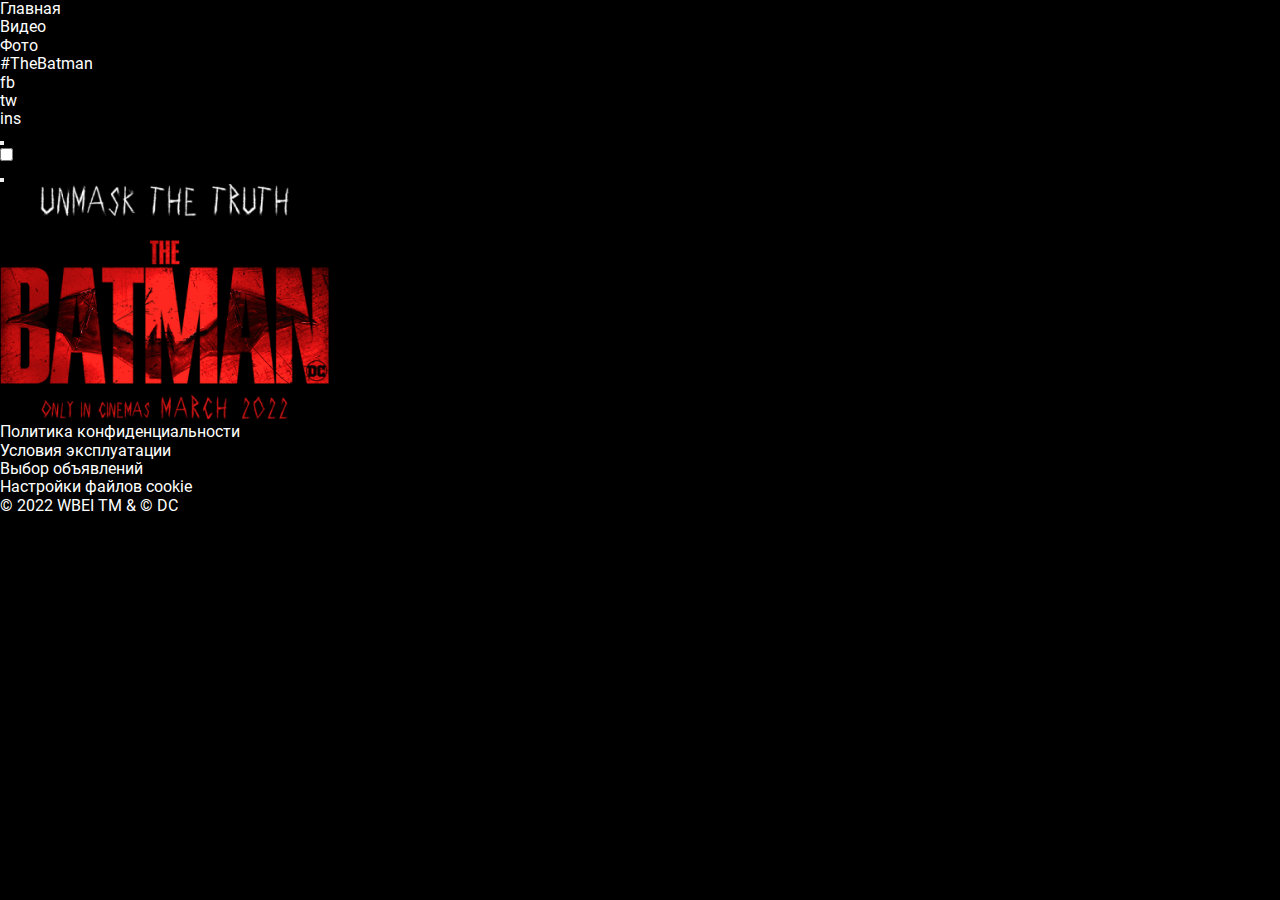
==== index.html @ ce6919da "first" ====
<!DOCTYPE html>
<html lang="ru">
<head>
  <meta charset="UTF-8">
  <meta http-equiv="X-UA-Compatible" content="IE=edge">
  <meta name="viewport" content="width=device-width, initial-scale=1.0">
  <title>Batman</title>

  <link rel="stylesheet" href="css/normalize.css">
  <link rel="stylesheet" href="css/style.css">
</head>
<body>
  <header class="header">
    <nav class="header__navigation navigation">
      <ul class="navigation__list">
        <li class="navigation__item">
          <a class="navigation__link">Главная</a>
        </li>
        <li class="navigation__item">
          <a href="video.html" class="navigation__link">Видео</a>
        </li>
        <li class="navigation__item">
          <a href="photo.html" class="navigation__link">Фото</a>
        </li>
      </ul>

      <p class="header__hashtag">#TheBatman</p>

      <ul class="header__social">
        <li class="social__item">
          <a href="" class="social__link">fb</a>
        </li>
        <li class="social__item">
          <a href="" class="social__link">tw</a>
        </li>
        <li class="social__item"
        ><a href="" class="social__link">ins</a>
      </li>
      </ul>

      <button class="navigation__close">
        
      </button>
    </nav>

    <div class="mute">
      <input class="mute__checkbox" type="checkbox" name="" id="mute">
      <label for="mute" class="mute__label"></label>
    </div>

    <button class="header__burger burger">

    </button>
  </header>

  <main class="main">
    <img src="img/logo.png" alt="Логотип к фильму Бэтмен" class="logo" width="329" height="235">
  </main>

  <footer class="footer">
    <ul class="footer__links">
      <li><a href="#" class="footer__link">Политика конфиденциальности</a></li>
      <li><a href="#" class="footer__link">Условия эксплуатации</a></li>
      <li><a href="#" class="footer__link">Выбор объявлений</a></li>
      <li><a href="#" class="footer__link">Настройки файлов cookie</a></li>
    </ul>

    <p class="footer__copyright">© 2022 WBEI TM & © DC</p>
  </footer>
</body>
</html>
---- css/style.css ----
@font-face {
  font-family: Roboto;
  font-weight: 400;
  font-display: swap;
  src: local('Roboto'),
    url('../fonts/roboto-v29-latin_cyrillic-regular.woff2') format('woff2'),
    url('../fonts/roboto-v29-latin_cyrillic-regular.woff') format('woff');
}

@font-face {
  font-family: Roboto;
  font-weight: 500;
  font-display: swap;
  src: local('Roboto'),
    url('../fonts/roboto-v29-latin_cyrillic-500.woff2') format('woff2'),
    url('../fonts/roboto-v29-latin_cyrillic-500.woff') format('woff');
}

html {
  box-sizing: border-box;
}

*, *::before, *::after {
  box-sizing: inherit;
}

body {
  height: 100vh;
  min-width: 320px;
  font-family: Roboto, sans-serif;
  background-color: #000;
  color: #fff;
}

img {
  max-width: 100%;
  height: auto;
}

button {
  padding: 0;
  cursor: pointer;
}

a {
  color: inherit;
  text-decoration: none;
}

ul {
  list-style: none;
  margin: 0;
  padding: 0;
}

h1, h2, h3, p {
  margin: 0;
}
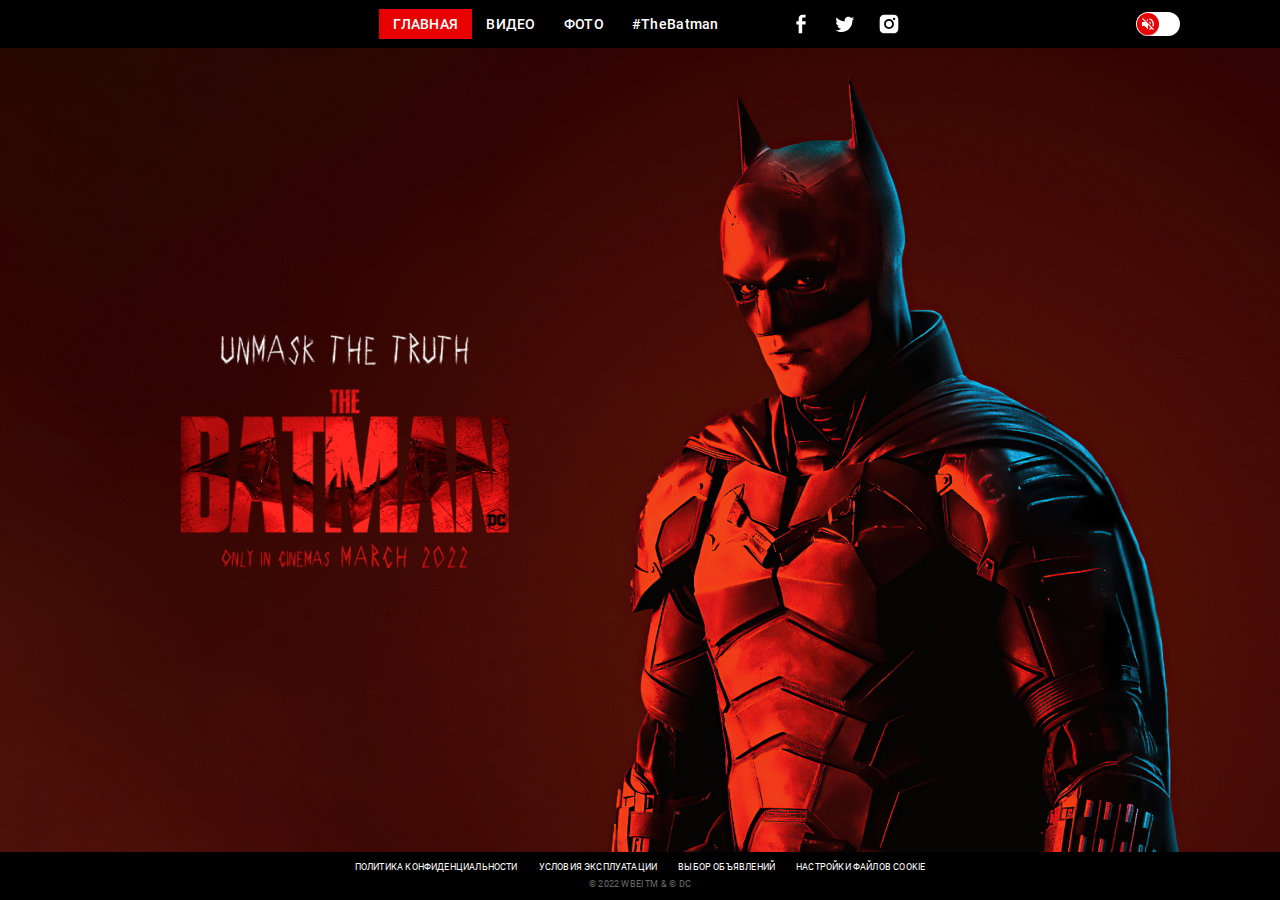
==== commit 09446b50: "adaptive" ====
--- a/index.html
+++ b/index.html
@@ -6,15 +6,26 @@
   <meta name="viewport" content="width=device-width, initial-scale=1.0">
   <title>Batman</title>
 
+  <link rel="preload" href="fonts/roboto-v29-latin_cyrillic-regular.woff2" as="font" type="font/woff2" crossorigin>
+  <link rel="preload" href="fonts/roboto-v29-latin_cyrillic-500.woff2" as="font" type="font/woff2" crossorigin>
+
   <link rel="stylesheet" href="css/normalize.css">
   <link rel="stylesheet" href="css/style.css">
 </head>
 <body>
-  <header class="header">
+  <header class="header">    
+    <button class="header__burger burger">
+
+    </button>
+
     <nav class="header__navigation navigation">
+      <button class="navigation__close">
+        
+      </button>
+
       <ul class="navigation__list">
         <li class="navigation__item">
-          <a class="navigation__link">Главная</a>
+          <a class="navigation__link navigation__link_active">Главная</a>
         </li>
         <li class="navigation__item">
           <a href="video.html" class="navigation__link">Видео</a>
@@ -26,34 +37,26 @@
 
       <p class="header__hashtag">#TheBatman</p>
 
-      <ul class="header__social">
+      <ul class="social">
         <li class="social__item">
-          <a href="" class="social__link">fb</a>
+          <a href="" class="social__link social__link_facebook"></a>
         </li>
         <li class="social__item">
-          <a href="" class="social__link">tw</a>
+          <a href="" class="social__link social__link_twitter"></a>
         </li>
         <li class="social__item"
-        ><a href="" class="social__link">ins</a>
+        ><a href="" class="social__link social__link_instagram"></a>
       </li>
       </ul>
-
-      <button class="navigation__close">
-        
-      </button>
     </nav>
 
     <div class="mute">
       <input class="mute__checkbox" type="checkbox" name="" id="mute">
       <label for="mute" class="mute__label"></label>
     </div>
-
-    <button class="header__burger burger">
-
-    </button>
   </header>
 
-  <main class="main">
+  <main class="main main_index">
     <img src="img/logo.png" alt="Логотип к фильму Бэтмен" class="logo" width="329" height="235">
   </main>
 
--- a/css/style.css
+++ b/css/style.css
@@ -30,6 +30,9 @@
   font-family: Roboto, sans-serif;
   background-color: #000;
   color: #fff;
+  display: flex;
+  flex-direction: column;
+  justify-content: space-between;
 }
 
 img {
@@ -55,4 +58,264 @@
 
 h1, h2, h3, p {
   margin: 0;
+}
+
+.header {
+  padding-top: 9px;
+  padding-bottom: 9px;
+  position: relative;
+}
+
+.navigation {
+  display: flex;
+  justify-content: center;
+  align-items: center;
+  font-weight: 500;
+  font-size: 14px;
+  line-height: 16px;
+  letter-spacing: 0.02em;
+}
+
+.navigation__list {
+  display: flex;
+  text-transform: uppercase;
+  margin-right: 14px;
+}
+
+.navigation__link {
+  padding: 7px 14px;
+  display: block;
+}
+
+.navigation__link_active {
+  background-color: #e90000;
+}
+
+.header__hashtag {
+  margin-right: 70px;
+}
+
+.social {
+  display: flex;
+  gap: 20px;
+}
+
+.social__link {
+  display: block;
+  width: 24px;
+  height: 24px;
+}
+
+.social__link_facebook {
+  background-image: url('../img/fb.svg');
+}
+
+.social__link_twitter {
+  background-image: url('../img/tw.svg');
+}
+
+.social__link_instagram {
+  background-image: url('../img/inst.svg');
+}
+
+.burger,
+.navigation__close {
+  display: none;
+}
+
+.mute {
+  position: absolute;
+  right: 100px;
+  top: 50%;
+  transform: translateY(-50%);
+  width: 44px;
+  height: 24px;
+  overflow: hidden;
+  background-color: #fff;
+  border-radius: 30px;
+}
+
+.mute__checkbox {
+  position: relative;
+  width: 100%;
+  height: 100%;
+  padding: 0;
+  margin: 0;
+  opacity: 0;
+  cursor: pointer;
+  z-index: 3;
+}
+
+.mute__label:before,
+.mute__label:after {
+  content: '';
+  position: absolute;
+  top: 1px;
+  left: 1px;
+  display: block;
+  height: 22px;
+  width: 22px;
+  border-radius: 50%;
+  background-color: #E90000;
+  box-shadow: 0px 1px 1px rgba(69, 2, 2, 0.3);
+  transition: left .3s ease-in-out, right .3s ease-in-out;
+  background-position: center;
+  background-repeat: no-repeat;
+}
+
+.mute__label:before {
+  background-image: url('../img/volume_off.svg');
+}
+
+.mute__label:after {
+  right: -22px;
+  left: auto;
+  background-image: url('../img/volume_on.svg');
+}
+
+.mute__checkbox:checked+.mute__label:before {
+  left: -22px;
+}
+
+.mute__checkbox:checked+.mute__label:after {
+  right: 1px;;
+}
+
+.main {
+  flex-grow: 1;
+}
+
+.main_index {
+  display: flex;
+  align-items: center;
+  background-image: url('../img/bg.jpg');
+  background-position: top;
+  background-size: cover;
+  padding-left: 180px;
+}
+
+.footer {
+  padding-top: 10px;
+  padding-bottom: 10px;
+  display: flex;
+  flex-direction: column;
+  align-items: center;
+  font-size: 9px;
+  line-height: 11px;
+  letter-spacing: 0.02em;
+  text-transform: uppercase;
+}
+
+.footer__links {
+  display: flex;
+  gap: 21px;
+  margin-bottom: 6px;
+}
+
+.footer__copyright {
+  color: #6A6A6A;
+}
+
+
+@media (max-width: 1024px) {
+  .mute {
+    right: 20px;
+  }
+
+  .main_index {
+    padding-left: 60px;
+  }
+}
+
+
+@media (max-width: 768px) {
+  .header {
+    display: flex;
+    align-items: center;
+    padding-left: 20px;
+    padding-right: 20px;
+  }
+
+  .burger {
+    display: block;
+    width: 20px;
+    height: 12px;
+    background-color: transparent;
+    background-image: url('../img/burger.svg');
+    border: none;
+  }
+
+  .navigation {
+    position: fixed;
+    top: 0;
+    left: 0;
+    bottom: 0;
+    width: 240px;
+    transform: translateX(-240px);
+    background-color: #260707;
+    flex-direction: column;
+    justify-content: flex-start;
+    padding-top: 90px;
+    text-align: center;
+    align-items: stretch;
+    transition: transform 0.3s ease-in-out;
+  }
+
+  .navigation_active {
+    transform: translateX(0);
+  }
+
+  .navigation__list {
+    flex-direction: column;
+    margin-right: 0;
+    gap: 6px;
+    margin-bottom: 6px;
+  }
+
+  .navigation__link {
+    padding-top: 12px;
+    padding-bottom: 12px;
+  }
+
+  .header__hashtag {
+    margin-right: 0;
+    margin-bottom: 40px;
+  }
+
+  .navigation__close {
+    position: absolute;
+    display: block;
+    top: 20px;
+    left: 20px;
+    width: 16px;
+    height: 16px;
+    background-image: url('../img/close.svg');
+    background-color: transparent;
+    border: none;
+  }
+
+  .social {
+    justify-content: center;
+  }
+
+  .main_index {
+    padding-left: 30px;
+  }
+
+  .logo {
+    width: 230px;
+  }
+
+  .footer {
+    padding-left: 20px;
+    padding-right: 20px;
+    text-align: center;
+  }
+}
+
+@media (max-width: 580px) {
+  .footer {
+    font-size: 6px;
+    line-height: 7px; 
+  }
 }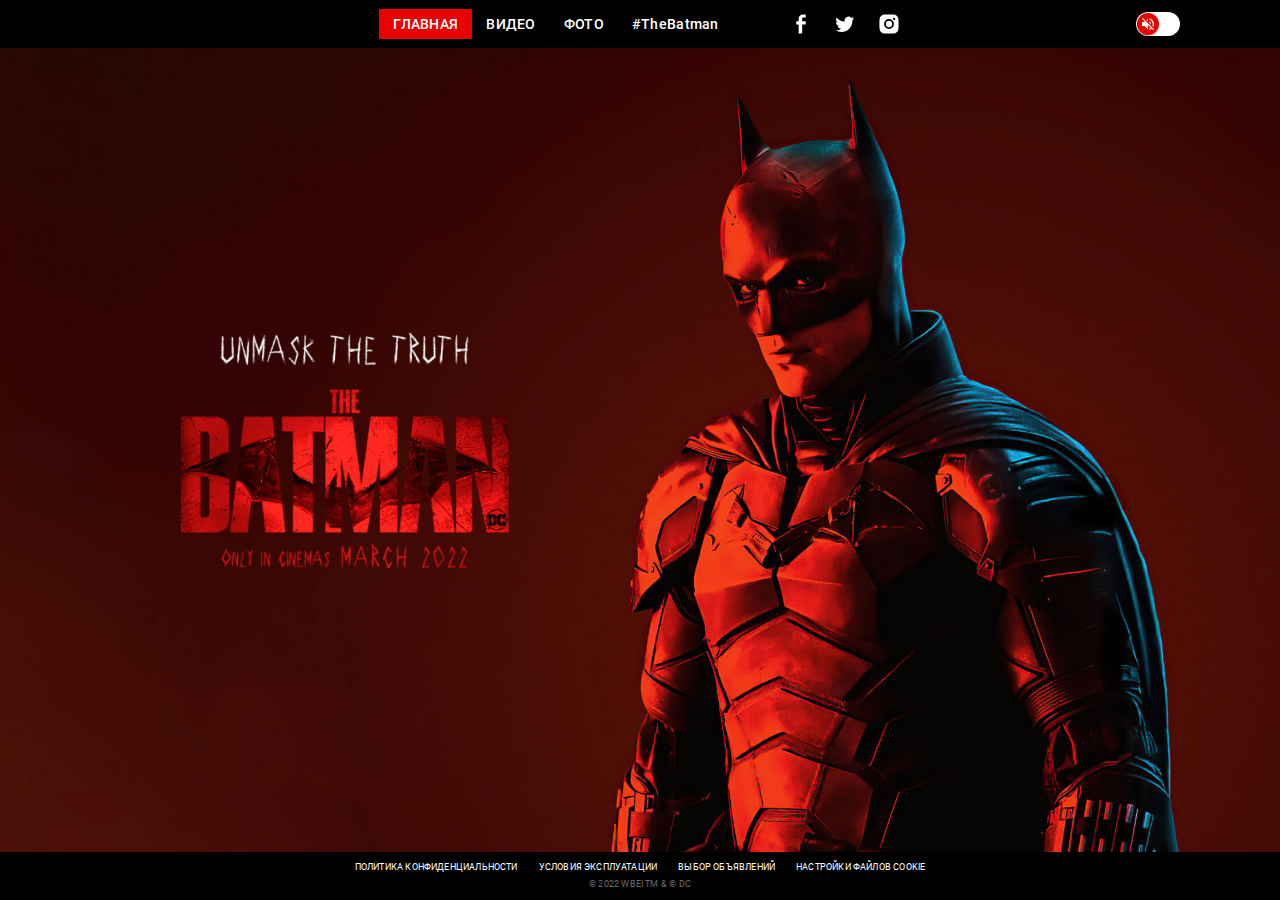
==== commit 90c6e7e8: "day 2" ====
--- a/index.html
+++ b/index.html
@@ -39,13 +39,19 @@
 
       <ul class="social">
         <li class="social__item">
-          <a href="" class="social__link social__link_facebook"></a>
+          <a href="" class="social__link social__link_facebook">
+            <svg width="24" height="24" fill="currentColor" xmlns="http://www.w3.org/2000/svg"><g clip-path="url(#a)"><path d="M9.65 21.6v-9.01H7.2V9.348h2.45v-2.77c0-2.178 1.448-4.177 4.784-4.177 1.35 0 2.35.126 2.35.126l-.08 3.029s-1.018-.01-2.13-.01c-1.202 0-1.395.54-1.395 1.434v2.368H16.8l-.157 3.244h-3.464V21.6H9.651Z" /></g></svg>
+          </a>
         </li>
         <li class="social__item">
-          <a href="" class="social__link social__link_twitter"></a>
+          <a href="" class="social__link social__link_twitter">
+            <svg width="24" height="24" fill="currentColor" xmlns="http://www.w3.org/2000/svg"><g clip-path="url(#a)"><path d="M21.301 6.521a7.788 7.788 0 0 1-2.233.612 3.898 3.898 0 0 0 1.71-2.152 7.763 7.763 0 0 1-2.47.944 3.89 3.89 0 0 0-6.626 3.547A11.043 11.043 0 0 1 3.666 5.41 3.89 3.89 0 0 0 4.87 10.6a3.88 3.88 0 0 1-1.761-.487v.05a3.89 3.89 0 0 0 3.12 3.814 3.917 3.917 0 0 1-1.757.066 3.891 3.891 0 0 0 3.633 2.7 7.803 7.803 0 0 1-4.83 1.666c-.31 0-.62-.018-.928-.055a11 11 0 0 0 5.96 1.747c7.154 0 11.065-5.925 11.065-11.064 0-.167-.004-.335-.012-.502a7.906 7.906 0 0 0 1.94-2.012l.001-.003Z" /></g></svg>
+          </a>
         </li>
         <li class="social__item"
-        ><a href="" class="social__link social__link_instagram"></a>
+        ><a href="" class="social__link social__link_instagram">
+          <svg width="24" height="24" fill="currentColor" xmlns="http://www.w3.org/2000/svg"><g clip-path="url(#a)"><path d="M12 8.81A3.197 3.197 0 0 0 8.81 12 3.197 3.197 0 0 0 12 15.19 3.197 3.197 0 0 0 15.19 12 3.197 3.197 0 0 0 12 8.81ZM21.568 12c0-1.32.012-2.63-.063-3.949-.074-1.531-.423-2.89-1.543-4.01-1.122-1.123-2.48-1.47-4.011-1.544-1.321-.074-2.63-.062-3.949-.062-1.32 0-2.63-.012-3.948.062-1.532.074-2.891.424-4.011 1.544-1.122 1.122-1.47 2.479-1.544 4.01-.074 1.321-.062 2.63-.062 3.949s-.012 2.63.062 3.949c.075 1.531.424 2.89 1.544 4.01 1.122 1.123 2.48 1.47 4.01 1.544 1.322.074 2.63.062 3.95.062 1.32 0 2.63.012 3.948-.062 1.532-.074 2.89-.424 4.01-1.544 1.123-1.122 1.47-2.479 1.544-4.01.077-1.319.063-2.628.063-3.949ZM12 16.908A4.901 4.901 0 0 1 7.092 12 4.901 4.901 0 0 1 12 7.092 4.901 4.901 0 0 1 16.908 12 4.901 4.901 0 0 1 12 16.908Zm5.11-8.87a1.145 1.145 0 0 1-1.147-1.147c0-.634.512-1.146 1.146-1.146a1.145 1.145 0 0 1 .811 1.957 1.146 1.146 0 0 1-.81.335Z"/></g></svg>
+        </a>
       </li>
       </ul>
     </nav>
--- a/css/style.css
+++ b/css/style.css
@@ -104,18 +104,12 @@
   display: block;
   width: 24px;
   height: 24px;
-}
-
-.social__link_facebook {
-  background-image: url('../img/fb.svg');
-}
-
-.social__link_twitter {
-  background-image: url('../img/tw.svg');
-}
-
-.social__link_instagram {
-  background-image: url('../img/inst.svg');
+  transition: color .3s ease-in-out;
+  color: #fff;
+}
+
+.social__link:hover {
+  color: #E90000;
 }
 
 .burger,
@@ -194,6 +188,16 @@
   padding-left: 180px;
 }
 
+.logo {
+  animation: zoomIn 1s;
+}
+
+@keyframes zoomIn {
+  from {
+    transform: scale3d(0, 0, 0);
+  }
+}
+
 .footer {
   padding-top: 10px;
   padding-bottom: 10px;
@@ -230,6 +234,7 @@
 
 @media (max-width: 768px) {
   .header {
+    min-height: 50px;
     display: flex;
     align-items: center;
     padding-left: 20px;
@@ -314,6 +319,18 @@
 }
 
 @media (max-width: 580px) {
+  .main_index {
+    align-items: flex-end;
+    justify-content: center;
+    padding-bottom: 64px;
+    padding-left: 0;
+    background-image: linear-gradient(0.11deg, rgba(0, 0, 0, 0.76) 32.14%, rgba(255, 0, 0, 0) 72.56%), url('../img/bg-m.jpg');
+  }
+
+  .logo {
+    width: 125px;
+  }
+
   .footer {
     font-size: 6px;
     line-height: 7px; 
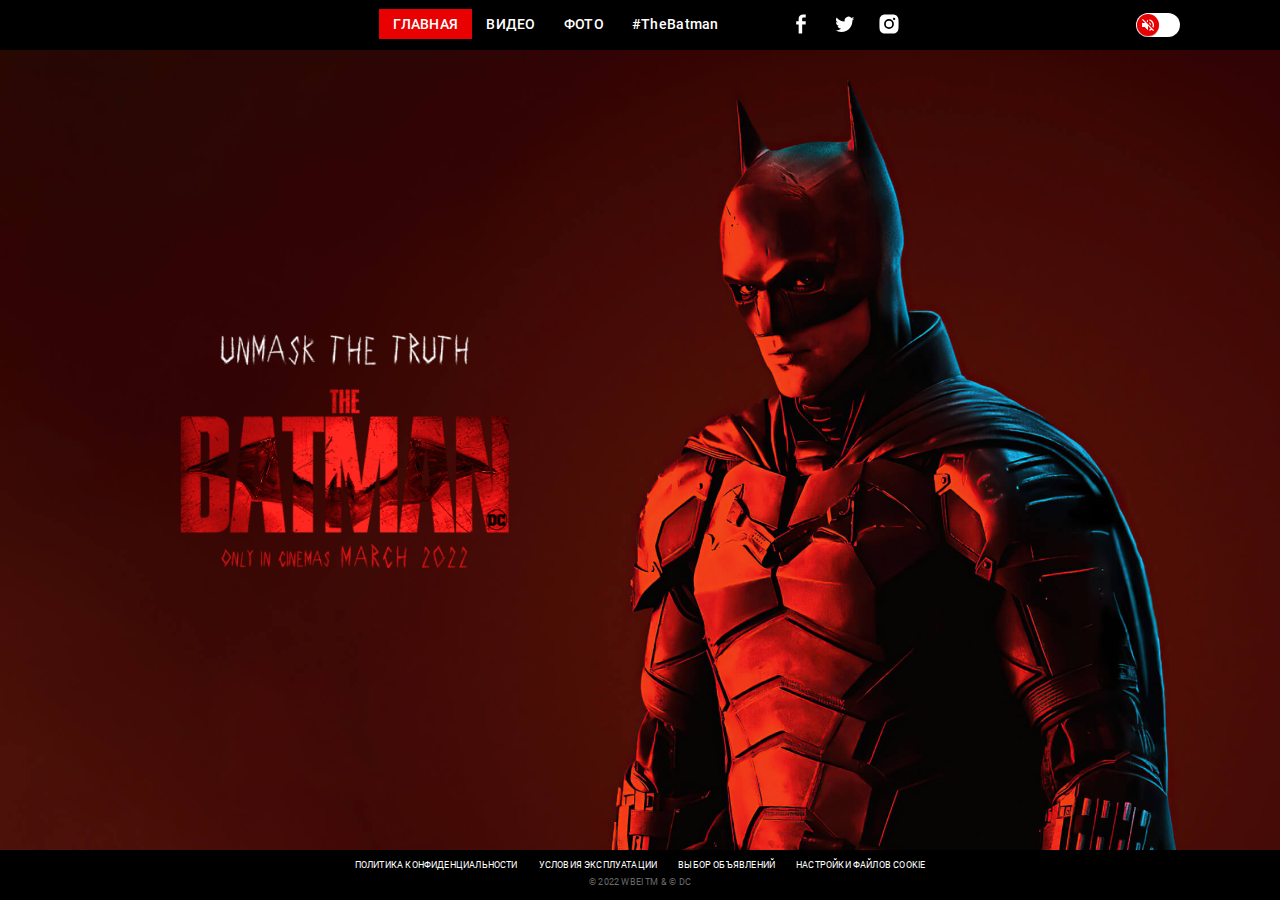
==== commit 3953ff94: "day 4" ====
--- a/index.html
+++ b/index.html
@@ -6,12 +6,17 @@
   <meta name="viewport" content="width=device-width, initial-scale=1.0">
   <title>Batman</title>
 
+  <link rel="icon" href="img/icon.png" type="image/png">
+
   <link rel="preload" href="fonts/roboto-v29-latin_cyrillic-regular.woff2" as="font" type="font/woff2" crossorigin>
   <link rel="preload" href="fonts/roboto-v29-latin_cyrillic-500.woff2" as="font" type="font/woff2" crossorigin>
 
   <link rel="stylesheet" href="css/normalize.css">
   <link rel="stylesheet" href="css/style.css">
+
+  <script defer src="js/script.js"></script>
 </head>
+
 <body>
   <header class="header">    
     <button class="header__burger burger">
--- a/css/style.css
+++ b/css/style.css
@@ -61,6 +61,7 @@
 }
 
 .header {
+  height: 50px;
   padding-top: 9px;
   padding-bottom: 9px;
   position: relative;
@@ -74,6 +75,7 @@
   font-size: 14px;
   line-height: 16px;
   letter-spacing: 0.02em;
+  z-index: 600;
 }
 
 .navigation__list {
@@ -177,6 +179,7 @@
 
 .main {
   flex-grow: 1;
+  position: relative;
 }
 
 .main_index {
@@ -199,6 +202,9 @@
 }
 
 .footer {
+  height: 50px;
+  position: relative;
+  z-index: 500;
   padding-top: 10px;
   padding-bottom: 10px;
   display: flex;
@@ -218,6 +224,81 @@
 
 .footer__copyright {
   color: #6A6A6A;
+}
+
+.main__slider {
+  height: calc(100% - 100px);
+  overflow: hidden;
+  padding-bottom: 10px;
+}
+
+.slider-main {
+  height: 100%;
+}
+
+.slider-main__item {
+  display: flex;
+  align-items: center;
+  justify-content: center;
+}
+
+.pagination {
+  z-index: 400;
+  position: absolute;
+  bottom: 0;
+  left: 0;
+  right: 0;
+  background-color: #000;
+  min-height: 144px;
+  padding: 12px 20px 15px 20px;
+  transform: translateY(calc(100% - 25px));
+  transition: transform .3s ease-in-out;
+}
+
+.pagination_active {
+  transform: translateY(0);
+}
+
+/* стрелка белым треугольником */
+.pagination__arrow {
+  display: block;
+  margin: 0 auto 25px;
+  width: 0;
+  height: 0;
+  border-left: 7px solid transparent;
+  border-right: 7px solid transparent;
+  border-top: 6px solid transparent;
+  border-bottom: 6px solid #fff;  
+  background-color: transparent;
+  transition: border-color .3s ease-in-out;
+}
+
+.pagination_active .pagination__arrow {
+  border-bottom: 6px solid transparent;
+  border-top: 6px solid #fff;
+}
+
+.pagination__arrow:hover {
+  border-bottom-color: #E90000;
+}
+
+.pagination_active .pagination__arrow:hover {
+  border-top-color: #E90000;
+  border-bottom-color: transparent;
+}
+
+.slider-thumbs {
+  max-width: 820px;
+}
+
+.slider-main__video {
+  height: 100%;
+  width: 100%;
+}
+
+.slider-thumbs__img {
+  min-height: 100%;
+  object-fit: cover;
 }
 
 
@@ -332,7 +413,13 @@
   }
 
   .footer {
+    height: 50px;
     font-size: 6px;
     line-height: 7px; 
   }
+
+
+  .pagination {
+    min-height: 80px; 
+  }
 }